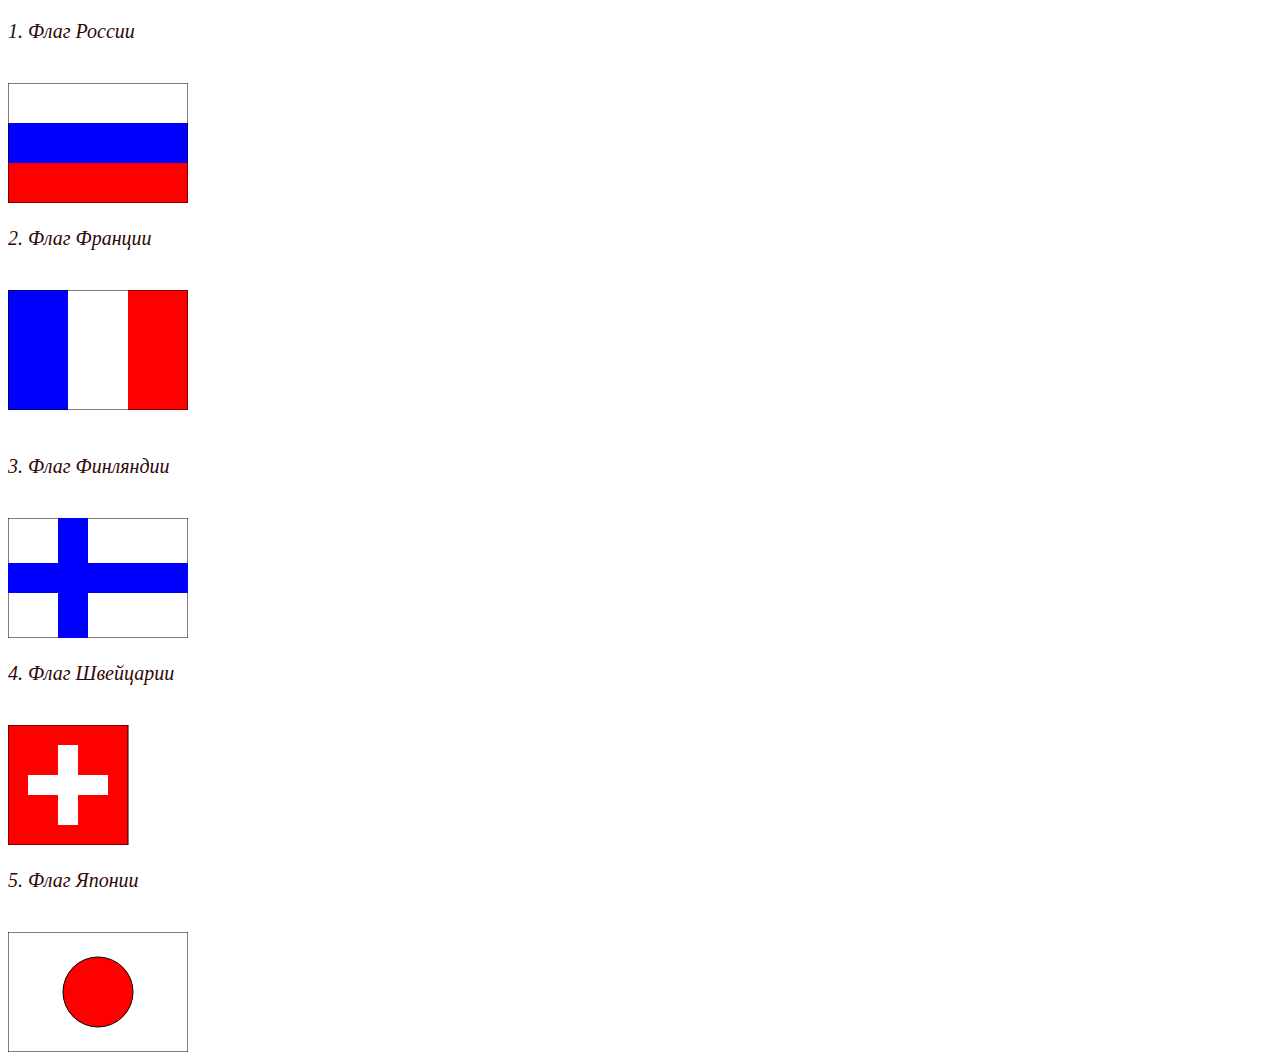
==== task1/index.html @ d20b46bd "task1 ready" ====
<!DOCTYPE html>
<html lang="en">
<head>
    <meta charset="UTF-8">
    <meta http-equiv="X-UA-Compatible" content="IE=edge">
    <meta name="viewport" content="width=device-width, initial-scale=1.0">
    <link rel="stylesheet" href="index.css" >
    <title>SVG FLAGS</title>
</head>
<body>
    <main>
        <div>
            <p class = "text">1. Флаг России</p>
            <svg width="180px" height="120px">
                <rect x="0" y="0" width="180" height="40" fill="white"/>
                <rect x="0" y="40" width="180" height="40" fill="blue"/>
                <rect x="0" y="80" width="180" height="40" fill="red"/>
                <rect x="0" y="0" width="180" height="120" stroke="#000" fill="none"/>
            </svg>
        </div>
        
        <div class = "text">
            <p class = "text">2. Флаг Франции</p>
            <svg width="180px" height="120px">
                <rect x="0" y="0" width="60" height="120" fill="blue"/>
                <rect x="60" y="0" width="60" height="120" fill="white"/>
                <rect x="120" y="0" width="60" height="120" fill="red"/>
                <rect x="0" y="0" width="180" height="120" stroke="#000" fill="none"/>
            </svg>
        </div>

        <div id = "finland">
            <p class = "text">3. Флаг Финляндии</p>
            <svg width="180px" height="120px">
                <rect x="0" y="0" width="180" height="120" fill="white"/>
                <rect x="0" y="0" width="180" height="120" stroke="#000" fill="none"/>
                <rect x="0" y="45" width="180" height="30" fill="blue"/>
                <rect x="50" y="0" width="30" height="120" fill="blue"/>
            </svg>
        </div>

        <div id = "swiss">
            <p class = "text">4. Флаг Швейцарии</p>
            <svg width="180px" height="120px">
                <rect x="0" y="0" width="120" height="120" fill="red"/>
                <rect x="0" y="0" width="120" height="120" stroke="#000" fill="none"/>
                <rect x="20" y="50" width="80" height="20" fill="white"/>
                <rect x="50" y="20" width="20" height="80" fill="white"/>
            </svg>
        </div>

        <div id = "japan">
            <p class = "text">5. Флаг Японии</p>
            <svg width="180px" height="120px">
                <rect x="0" y="0" width="180" height="120" fill="white"/>
                <circle cx="90" cy="60" r="35" stroke-width="1" stroke="#000" fill="red" />
                <rect x="0" y="0" width="180" height="120" stroke="#000" fill="none"/>
            </svg>
        </div>
    </main>    
</body>
</html>
---- task1/index.css ----
.text {
  color: rgb(48, 8, 8);
  font-style: italic;
  padding-bottom: 20px;
  font-size: 20px;
}
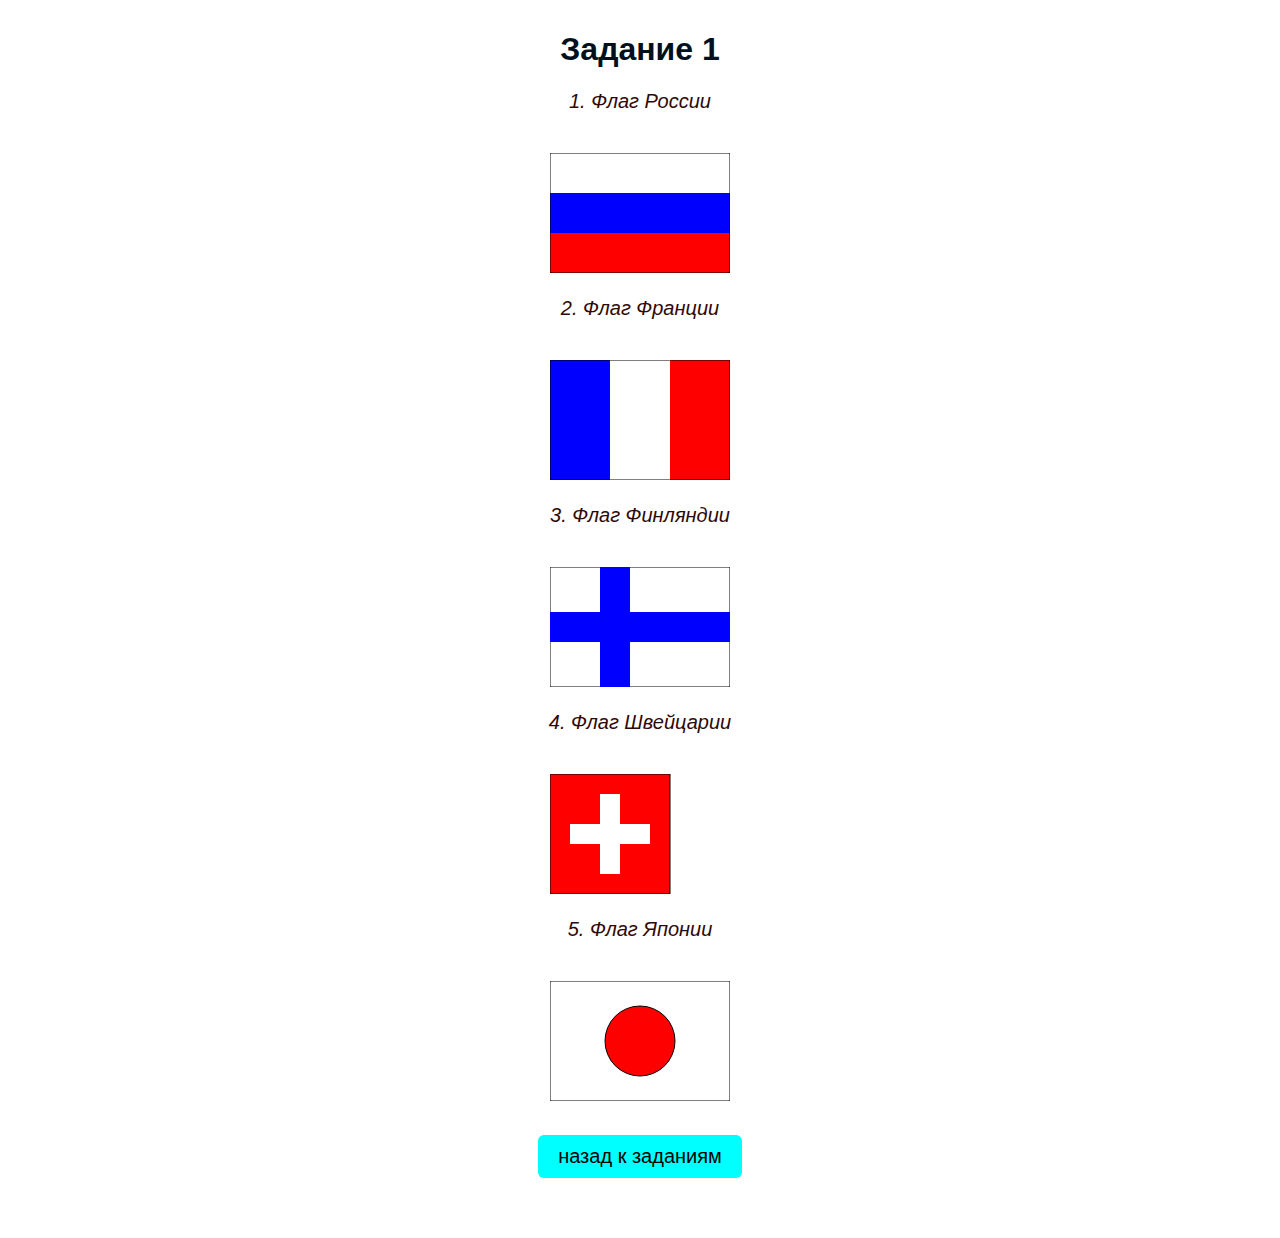
==== commit 94d8ad26: "add task2" ====
--- a/task1/index.html
+++ b/task1/index.html
@@ -5,11 +5,13 @@
     <meta http-equiv="X-UA-Compatible" content="IE=edge">
     <meta name="viewport" content="width=device-width, initial-scale=1.0">
     <link rel="stylesheet" href="index.css" >
+    <link rel="stylesheet" href="../css/style.css" >
     <title>SVG FLAGS</title>
 </head>
 <body>
     <main>
-        <div>
+        <h1>Задание 1</h1>
+        <div class = "div_flag">
             <p class = "text">1. Флаг России</p>
             <svg width="180px" height="120px">
                 <rect x="0" y="0" width="180" height="40" fill="white"/>
@@ -19,7 +21,7 @@
             </svg>
         </div>
         
-        <div class = "text">
+        <div class = "div_flag">
             <p class = "text">2. Флаг Франции</p>
             <svg width="180px" height="120px">
                 <rect x="0" y="0" width="60" height="120" fill="blue"/>
@@ -29,7 +31,7 @@
             </svg>
         </div>
 
-        <div id = "finland">
+        <div class = "div_flag">
             <p class = "text">3. Флаг Финляндии</p>
             <svg width="180px" height="120px">
                 <rect x="0" y="0" width="180" height="120" fill="white"/>
@@ -39,7 +41,7 @@
             </svg>
         </div>
 
-        <div id = "swiss">
+        <div class = "div_flag">
             <p class = "text">4. Флаг Швейцарии</p>
             <svg width="180px" height="120px">
                 <rect x="0" y="0" width="120" height="120" fill="red"/>
@@ -49,7 +51,7 @@
             </svg>
         </div>
 
-        <div id = "japan">
+        <div class = "div_flag">
             <p class = "text">5. Флаг Японии</p>
             <svg width="180px" height="120px">
                 <rect x="0" y="0" width="180" height="120" fill="white"/>
@@ -59,6 +61,13 @@
         </div>
     </main>    
 </body>
+
+<footer>
+    <button class = "back_button">
+      <a href="../index.html">назад к заданиям</a>
+    </button>
+</footer>
+
 </html>
 
 
--- a/task1/index.css
+++ b/task1/index.css
@@ -3,4 +3,8 @@
   font-style: italic;
   padding-bottom: 20px;
   font-size: 20px;
-}+}
+
+.div_flag{
+  text-align: center;
+}
--- a/css/style.css
+++ b/css/style.css
@@ -0,0 +1,68 @@
+body{
+    margin: 0px;
+    padding: 0px;
+}
+
+header{
+    display: flex;
+    align-items: center;
+    justify-content: center;
+    height: 200px;
+    background-color: gray;
+    background: url("https://images.unsplash.com/photo-1651904613373-84d7d53ef87d?ixlib=rb-1.2.1&ixid=MnwxMjA3fDB8MHxwaG90by1wYWdlfHx8fGVufDB8fHx8&auto=format&fit=crop&w=1025&q=80") bottom no-repeat;
+    background-size: cover;
+}
+
+body main{
+    margin: 0px;
+    padding: 10px;
+}
+
+h1{
+    color: rgb(2, 16, 29);
+    font-size: 2rem;
+    font-family: Verdana, Geneva, Tahoma, sans-serif;
+    text-align: center;
+}
+
+footer{
+    padding-top: 20px;
+    padding-bottom: 60px;
+    text-align: center;
+}
+
+.copyright{
+    color: cadetblue;
+    font-family: Verdana, Geneva, Tahoma, sans-serif;
+    font-size: 10px;
+}
+
+p{
+    font-family: Verdana, Geneva, Tahoma, sans-serif;
+    font-size: 20px;
+    color: rgb(12, 12, 180);
+}
+
+ul{
+    font-family: Verdana, Geneva, Tahoma, sans-serif;
+    color: darkblue;
+    font-size: 20px;
+    text-decoration: none;
+    padding-top: 10px;
+    line-height: 40px;
+}
+
+.back_button{
+    color: white;
+    background-color: aqua;
+    font-size: 20px;
+    padding: 10px 20px;
+    border-radius: 6px;
+    border: none;
+}
+
+.back_button a{
+    color: rgb(0, 0, 0);
+    text-decoration: none;
+}
+
